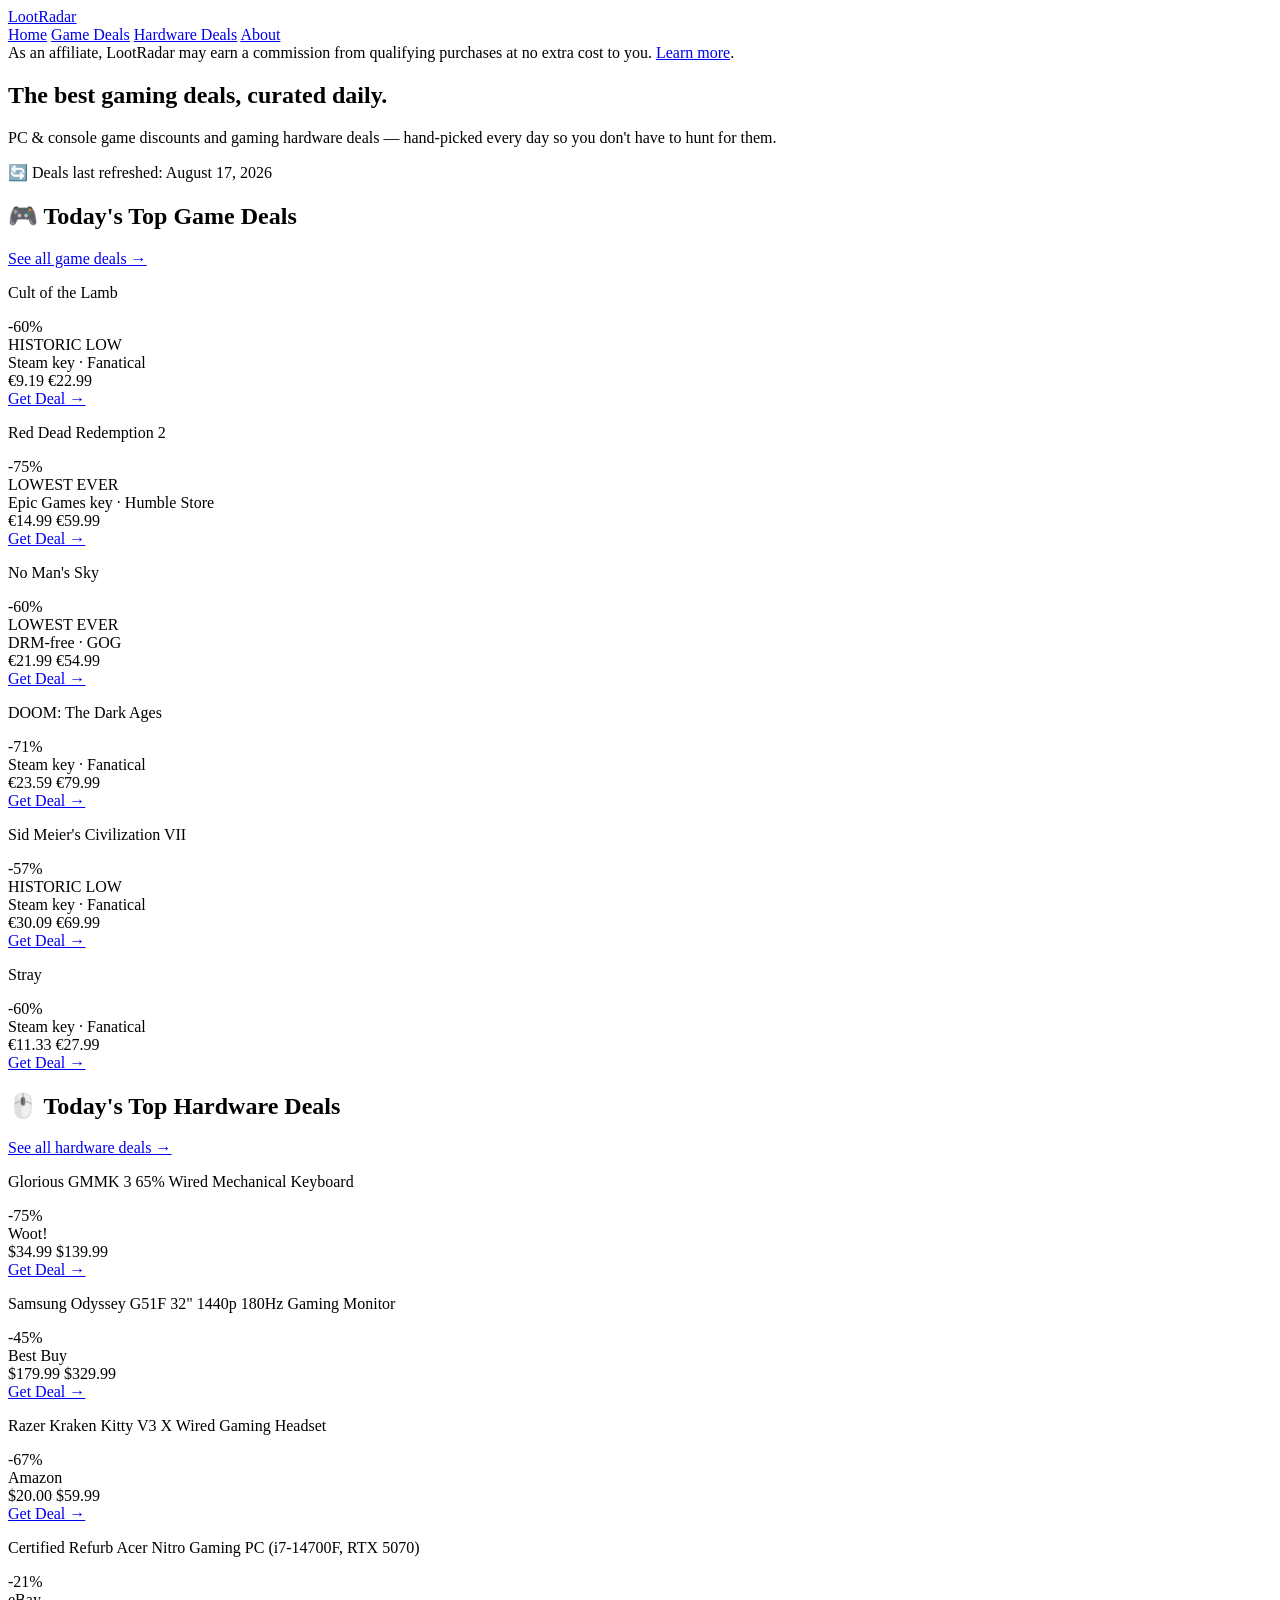
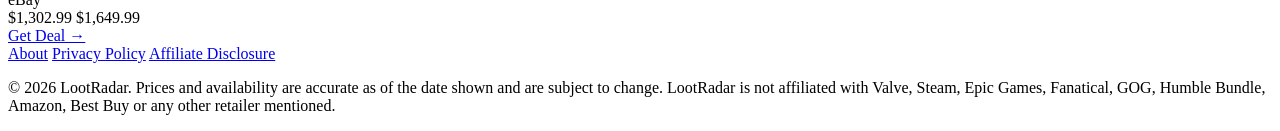
==== index.html @ 54e21a5e "Add files via upload" ====
<!DOCTYPE html>
<html lang="en">
<head>
<meta charset="UTF-8">
<meta name="viewport" content="width=device-width, initial-scale=1.0">
<title>LootRadar — Daily Game &amp; Gaming Gear Deals</title>
<meta name="description" content="Hand-picked daily deals on PC/console games and gaming hardware — keyboards, headsets, monitors, GPUs and more. Updated every day.">
<link rel="stylesheet" href="assets/style.css">
</head>
<body>

<header class="site-header">
  <div class="wrap nav">
    <a href="index.html" class="logo"><span class="dot"></span> LootRadar</a>
    <nav class="nav-links">
      <a href="index.html" class="active">Home</a>
      <a href="games.html">Game Deals</a>
      <a href="hardware.html">Hardware Deals</a>
      <a href="about.html">About</a>
    </nav>
  </div>
</header>

<div class="disclosure-strip">
  As an affiliate, LootRadar may earn a commission from qualifying purchases at no extra cost to you. <a href="disclosure.html">Learn more</a>.
</div>

<section class="hero wrap">
  <h1>The best gaming deals, curated daily.</h1>
  <p>PC &amp; console game discounts and gaming hardware deals — hand-picked every day so you don't have to hunt for them.</p>
  <span class="updated-note">🔄 Deals last refreshed: August 17, 2026</span>
</section>

<section class="section wrap">
  <div class="section-head">
    <h2>🎮 Today's Top Game Deals</h2>
    <a href="games.html" class="see-all">See all game deals →</a>
  </div>
  <div class="deal-grid">

    <div class="deal-card">
      <div class="deal-top">
        <p class="deal-title">Cult of the Lamb</p>
        <span class="discount-badge">-60%</span>
      </div>
      <div class="deal-flags"><span class="flag">HISTORIC LOW</span></div>
      <div class="deal-meta">Steam key · Fanatical</div>
      <div class="deal-price-row">
        <span class="deal-price">€9.19</span>
        <span class="deal-was">€22.99</span>
      </div>
      <a href="https://www.fanatical.com/en/game/cult-of-the-lamb" class="deal-cta" target="_blank" rel="nofollow sponsored noopener">Get Deal →</a>
    </div>

    <div class="deal-card">
      <div class="deal-top">
        <p class="deal-title">Red Dead Redemption 2</p>
        <span class="discount-badge">-75%</span>
      </div>
      <div class="deal-flags"><span class="flag">LOWEST EVER</span></div>
      <div class="deal-meta">Epic Games key · Humble Store</div>
      <div class="deal-price-row">
        <span class="deal-price">€14.99</span>
        <span class="deal-was">€59.99</span>
      </div>
      <a href="https://www.humblebundle.com/store/red-dead-redemption-2" class="deal-cta" target="_blank" rel="nofollow sponsored noopener">Get Deal →</a>
    </div>

    <div class="deal-card">
      <div class="deal-top">
        <p class="deal-title">No Man's Sky</p>
        <span class="discount-badge">-60%</span>
      </div>
      <div class="deal-flags"><span class="flag">LOWEST EVER</span></div>
      <div class="deal-meta">DRM-free · GOG</div>
      <div class="deal-price-row">
        <span class="deal-price">€21.99</span>
        <span class="deal-was">€54.99</span>
      </div>
      <a href="https://www.gog.com/game/no_mans_sky" class="deal-cta" target="_blank" rel="nofollow sponsored noopener">Get Deal →</a>
    </div>

    <div class="deal-card">
      <div class="deal-top">
        <p class="deal-title">DOOM: The Dark Ages</p>
        <span class="discount-badge">-71%</span>
      </div>
      <div class="deal-flags"></div>
      <div class="deal-meta">Steam key · Fanatical</div>
      <div class="deal-price-row">
        <span class="deal-price">€23.59</span>
        <span class="deal-was">€79.99</span>
      </div>
      <a href="https://www.fanatical.com/en/game/doom-the-dark-ages" class="deal-cta" target="_blank" rel="nofollow sponsored noopener">Get Deal →</a>
    </div>

    <div class="deal-card">
      <div class="deal-top">
        <p class="deal-title">Sid Meier's Civilization VII</p>
        <span class="discount-badge">-57%</span>
      </div>
      <div class="deal-flags"><span class="flag">HISTORIC LOW</span></div>
      <div class="deal-meta">Steam key · Fanatical</div>
      <div class="deal-price-row">
        <span class="deal-price">€30.09</span>
        <span class="deal-was">€69.99</span>
      </div>
      <a href="https://www.fanatical.com/en/game/sid-meiers-civilization-vii" class="deal-cta" target="_blank" rel="nofollow sponsored noopener">Get Deal →</a>
    </div>

    <div class="deal-card">
      <div class="deal-top">
        <p class="deal-title">Stray</p>
        <span class="discount-badge">-60%</span>
      </div>
      <div class="deal-flags"></div>
      <div class="deal-meta">Steam key · Fanatical</div>
      <div class="deal-price-row">
        <span class="deal-price">€11.33</span>
        <span class="deal-was">€27.99</span>
      </div>
      <a href="https://www.fanatical.com/en/game/stray" class="deal-cta" target="_blank" rel="nofollow sponsored noopener">Get Deal →</a>
    </div>

  </div>
</section>

<section class="section wrap">
  <div class="section-head">
    <h2>🖱️ Today's Top Hardware Deals</h2>
    <a href="hardware.html" class="see-all">See all hardware deals →</a>
  </div>
  <div class="deal-grid">

    <div class="deal-card">
      <div class="deal-top">
        <p class="deal-title">Glorious GMMK 3 65% Wired Mechanical Keyboard</p>
        <span class="discount-badge">-75%</span>
      </div>
      <div class="deal-meta">Woot!</div>
      <div class="deal-price-row">
        <span class="deal-price">$34.99</span>
        <span class="deal-was">$139.99</span>
      </div>
      <a href="https://www.woot.com/" class="deal-cta" target="_blank" rel="nofollow sponsored noopener">Get Deal →</a>
    </div>

    <div class="deal-card">
      <div class="deal-top">
        <p class="deal-title">Samsung Odyssey G51F 32" 1440p 180Hz Gaming Monitor</p>
        <span class="discount-badge">-45%</span>
      </div>
      <div class="deal-meta">Best Buy</div>
      <div class="deal-price-row">
        <span class="deal-price">$179.99</span>
        <span class="deal-was">$329.99</span>
      </div>
      <a href="https://www.bestbuy.com/" class="deal-cta" target="_blank" rel="nofollow sponsored noopener">Get Deal →</a>
    </div>

    <div class="deal-card">
      <div class="deal-top">
        <p class="deal-title">Razer Kraken Kitty V3 X Wired Gaming Headset</p>
        <span class="discount-badge">-67%</span>
      </div>
      <div class="deal-meta">Amazon</div>
      <div class="deal-price-row">
        <span class="deal-price">$20.00</span>
        <span class="deal-was">$59.99</span>
      </div>
      <a href="https://www.amazon.com/" class="deal-cta" target="_blank" rel="nofollow sponsored noopener">Get Deal →</a>
    </div>

    <div class="deal-card">
      <div class="deal-top">
        <p class="deal-title">Certified Refurb Acer Nitro Gaming PC (i7-14700F, RTX 5070)</p>
        <span class="discount-badge">-21%</span>
      </div>
      <div class="deal-meta">eBay</div>
      <div class="deal-price-row">
        <span class="deal-price">$1,302.99</span>
        <span class="deal-was">$1,649.99</span>
      </div>
      <a href="https://www.ebay.com/" class="deal-cta" target="_blank" rel="nofollow sponsored noopener">Get Deal →</a>
    </div>

  </div>
</section>

<footer class="site-footer wrap">
  <div class="footer-links">
    <a href="about.html">About</a>
    <a href="privacy.html">Privacy Policy</a>
    <a href="disclosure.html">Affiliate Disclosure</a>
  </div>
  <p>&copy; 2026 LootRadar. Prices and availability are accurate as of the date shown and are subject to change. LootRadar is not affiliated with Valve, Steam, Epic Games, Fanatical, GOG, Humble Bundle, Amazon, Best Buy or any other retailer mentioned.</p>
</footer>

</body>
</html>
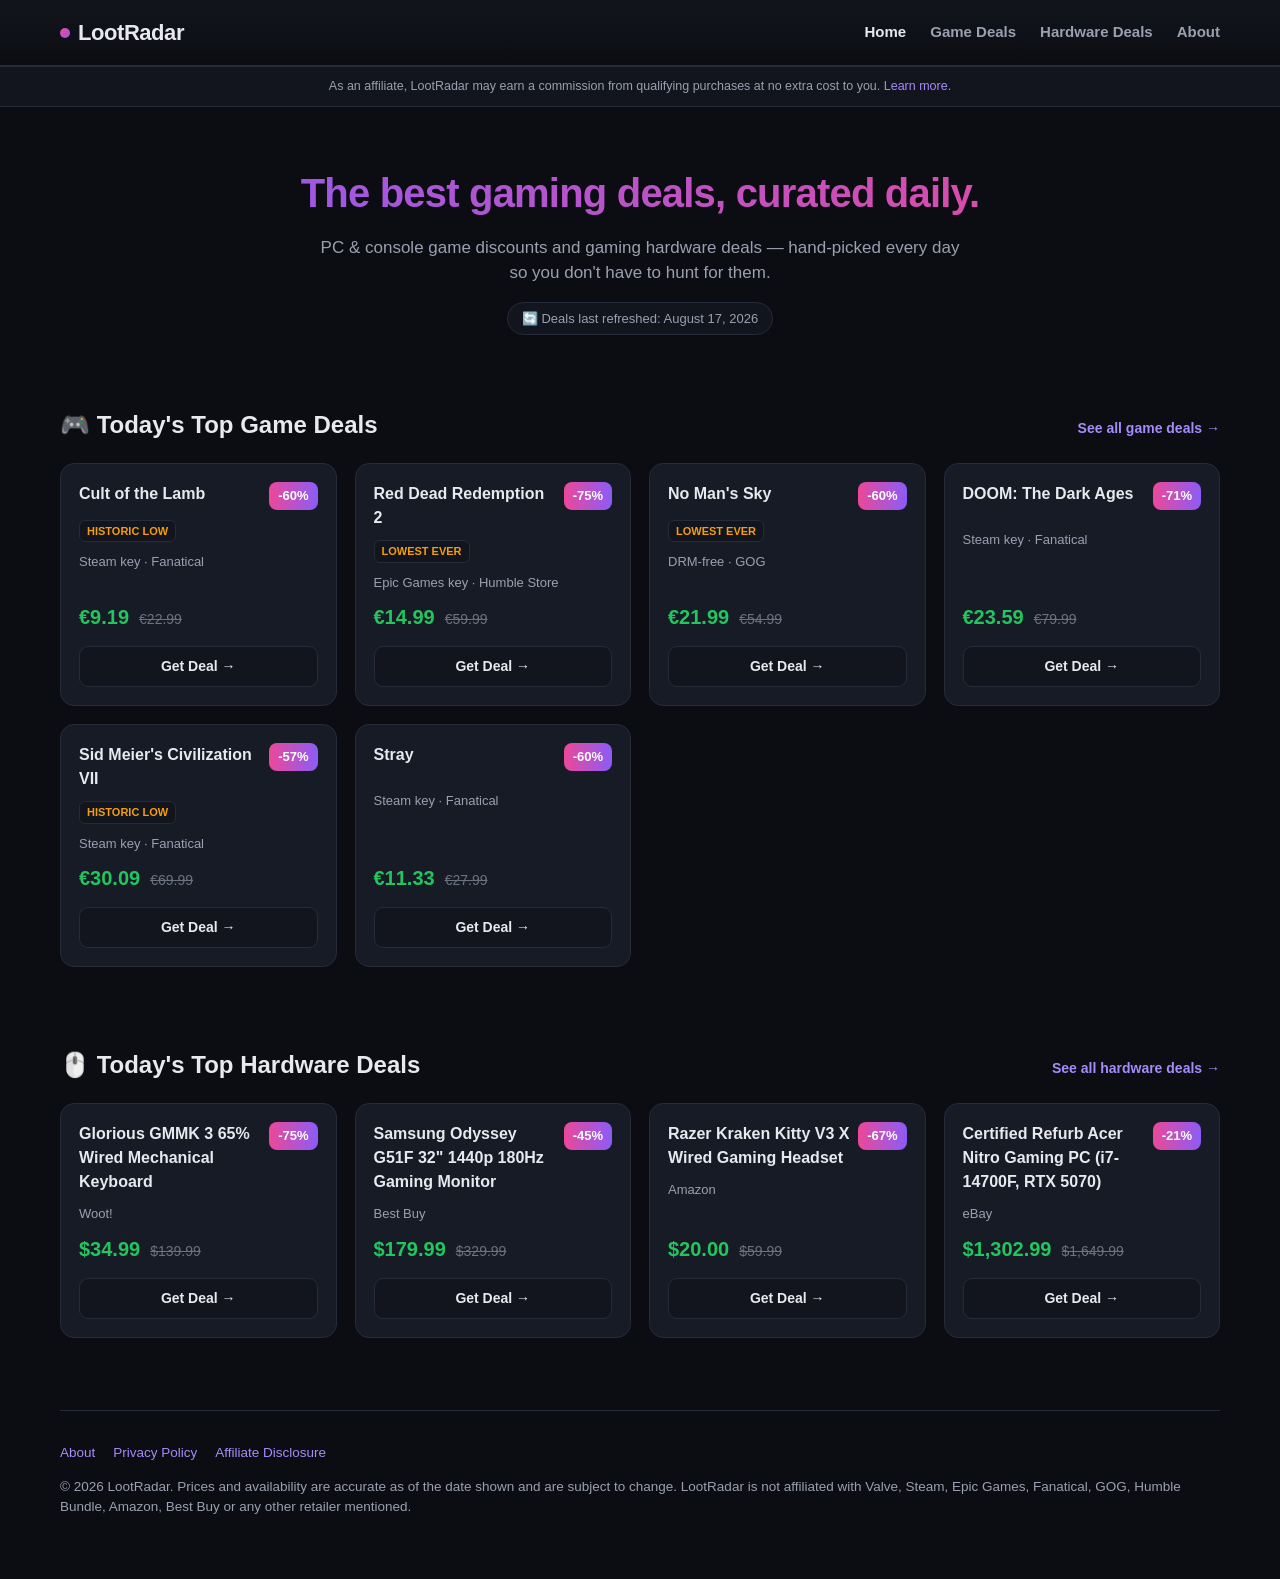
==== commit 08d19c1e: "Add files via upload" ====
--- a/index.html
+++ b/index.html
@@ -5,7 +5,7 @@
 <meta name="viewport" content="width=device-width, initial-scale=1.0">
 <title>LootRadar — Daily Game &amp; Gaming Gear Deals</title>
 <meta name="description" content="Hand-picked daily deals on PC/console games and gaming hardware — keyboards, headsets, monitors, GPUs and more. Updated every day.">
-<link rel="stylesheet" href="assets/style.css">
+<link rel="stylesheet" href="style.css">
 </head>
 <body>
 
--- a/style.css
+++ b/style.css
@@ -0,0 +1,287 @@
+/* LootRadar — shared styles */
+:root {
+  --bg: #0b0d12;
+  --bg-elevated: #12151d;
+  --card: #171b26;
+  --card-border: #262b3a;
+  --text: #e7e9ee;
+  --text-dim: #9aa0b0;
+  --accent: #8b5cf6;
+  --accent-2: #ec4899;
+  --price: #22c55e;
+  --was-price: #6b7280;
+  --badge: #f59e0b;
+  --link: #a78bfa;
+  --max-width: 1160px;
+}
+
+* { box-sizing: border-box; }
+
+html, body {
+  margin: 0;
+  padding: 0;
+  background: var(--bg);
+  color: var(--text);
+  font-family: -apple-system, BlinkMacSystemFont, "Segoe UI", Roboto, Helvetica, Arial, sans-serif;
+  line-height: 1.5;
+}
+
+a { color: var(--link); text-decoration: none; }
+a:hover { text-decoration: underline; }
+
+.wrap {
+  max-width: var(--max-width);
+  margin: 0 auto;
+  padding: 0 20px;
+}
+
+/* Header */
+header.site-header {
+  background: linear-gradient(180deg, var(--bg-elevated), var(--bg));
+  border-bottom: 1px solid var(--card-border);
+  position: sticky;
+  top: 0;
+  z-index: 10;
+}
+
+.nav {
+  display: flex;
+  align-items: center;
+  justify-content: space-between;
+  padding: 16px 0;
+}
+
+.logo {
+  display: flex;
+  align-items: center;
+  gap: 8px;
+  font-size: 22px;
+  font-weight: 800;
+  color: var(--text);
+  letter-spacing: -0.02em;
+}
+.logo span.dot {
+  width: 10px; height: 10px; border-radius: 50%;
+  background: radial-gradient(circle at 30% 30%, var(--accent-2), var(--accent));
+  display: inline-block;
+}
+
+.nav-links {
+  display: flex;
+  gap: 24px;
+  font-weight: 600;
+  font-size: 15px;
+}
+.nav-links a { color: var(--text-dim); }
+.nav-links a:hover, .nav-links a.active { color: var(--text); text-decoration: none; }
+
+/* Hero */
+.hero {
+  padding: 56px 0 32px;
+  text-align: center;
+}
+.hero h1 {
+  font-size: 40px;
+  margin: 0 0 12px;
+  background: linear-gradient(90deg, var(--accent), var(--accent-2));
+  -webkit-background-clip: text;
+  background-clip: text;
+  color: transparent;
+  letter-spacing: -0.02em;
+}
+.hero p {
+  color: var(--text-dim);
+  font-size: 17px;
+  max-width: 640px;
+  margin: 0 auto;
+}
+.updated-note {
+  display: inline-block;
+  margin-top: 16px;
+  font-size: 13px;
+  color: var(--text-dim);
+  background: var(--bg-elevated);
+  border: 1px solid var(--card-border);
+  padding: 6px 14px;
+  border-radius: 999px;
+}
+
+/* Section headers */
+.section {
+  padding: 40px 0;
+}
+.section-head {
+  display: flex;
+  align-items: baseline;
+  justify-content: space-between;
+  margin-bottom: 20px;
+}
+.section-head h2 {
+  font-size: 24px;
+  margin: 0;
+}
+.section-head a.see-all {
+  font-size: 14px;
+  font-weight: 600;
+}
+
+/* Deal grid + cards */
+.deal-grid {
+  display: grid;
+  grid-template-columns: repeat(auto-fill, minmax(260px, 1fr));
+  gap: 18px;
+}
+
+.deal-card {
+  background: var(--card);
+  border: 1px solid var(--card-border);
+  border-radius: 14px;
+  padding: 18px;
+  display: flex;
+  flex-direction: column;
+  gap: 10px;
+  transition: transform 0.15s ease, border-color 0.15s ease;
+}
+.deal-card:hover {
+  transform: translateY(-3px);
+  border-color: var(--accent);
+}
+
+.deal-top {
+  display: flex;
+  justify-content: space-between;
+  align-items: flex-start;
+  gap: 8px;
+}
+
+.deal-title {
+  font-size: 16px;
+  font-weight: 700;
+  color: var(--text);
+  margin: 0;
+}
+
+.discount-badge {
+  flex-shrink: 0;
+  background: linear-gradient(90deg, var(--accent-2), var(--accent));
+  color: white;
+  font-weight: 800;
+  font-size: 13px;
+  padding: 4px 9px;
+  border-radius: 8px;
+  white-space: nowrap;
+}
+
+.deal-meta {
+  font-size: 13px;
+  color: var(--text-dim);
+}
+
+.deal-flags {
+  display: flex;
+  gap: 6px;
+  flex-wrap: wrap;
+}
+.flag {
+  font-size: 11px;
+  font-weight: 700;
+  padding: 2px 7px;
+  border-radius: 6px;
+  background: var(--bg-elevated);
+  color: var(--badge);
+  border: 1px solid var(--card-border);
+}
+
+.deal-price-row {
+  display: flex;
+  align-items: baseline;
+  gap: 10px;
+  margin-top: auto;
+}
+.deal-price {
+  font-size: 20px;
+  font-weight: 800;
+  color: var(--price);
+}
+.deal-was {
+  font-size: 14px;
+  color: var(--was-price);
+  text-decoration: line-through;
+}
+
+.deal-store {
+  font-size: 12.5px;
+  color: var(--text-dim);
+}
+
+.deal-cta {
+  display: inline-block;
+  text-align: center;
+  margin-top: 4px;
+  padding: 9px 12px;
+  border-radius: 9px;
+  background: var(--bg-elevated);
+  border: 1px solid var(--card-border);
+  color: var(--text);
+  font-weight: 700;
+  font-size: 14px;
+}
+.deal-cta:hover {
+  border-color: var(--accent);
+  text-decoration: none;
+}
+
+/* Disclosure strip */
+.disclosure-strip {
+  font-size: 12.5px;
+  color: var(--text-dim);
+  background: var(--bg-elevated);
+  border-top: 1px solid var(--card-border);
+  border-bottom: 1px solid var(--card-border);
+  padding: 10px 0;
+  text-align: center;
+}
+
+/* Footer */
+footer.site-footer {
+  border-top: 1px solid var(--card-border);
+  padding: 32px 0 48px;
+  margin-top: 32px;
+  color: var(--text-dim);
+  font-size: 13.5px;
+}
+.footer-links {
+  display: flex;
+  gap: 18px;
+  margin-bottom: 10px;
+  flex-wrap: wrap;
+}
+
+/* Content pages (about/privacy/disclosure) */
+.content-page {
+  padding: 48px 0 64px;
+  max-width: 760px;
+  margin: 0 auto;
+}
+.content-page h1 {
+  font-size: 32px;
+  margin-bottom: 8px;
+}
+.content-page h2 {
+  font-size: 20px;
+  margin-top: 32px;
+}
+.content-page p, .content-page li {
+  color: var(--text-dim);
+  font-size: 15.5px;
+}
+.content-page .updated {
+  font-size: 13px;
+  color: var(--text-dim);
+  margin-bottom: 32px;
+}
+
+@media (max-width: 640px) {
+  .hero h1 { font-size: 30px; }
+  .nav-links { gap: 14px; font-size: 13px; }
+}
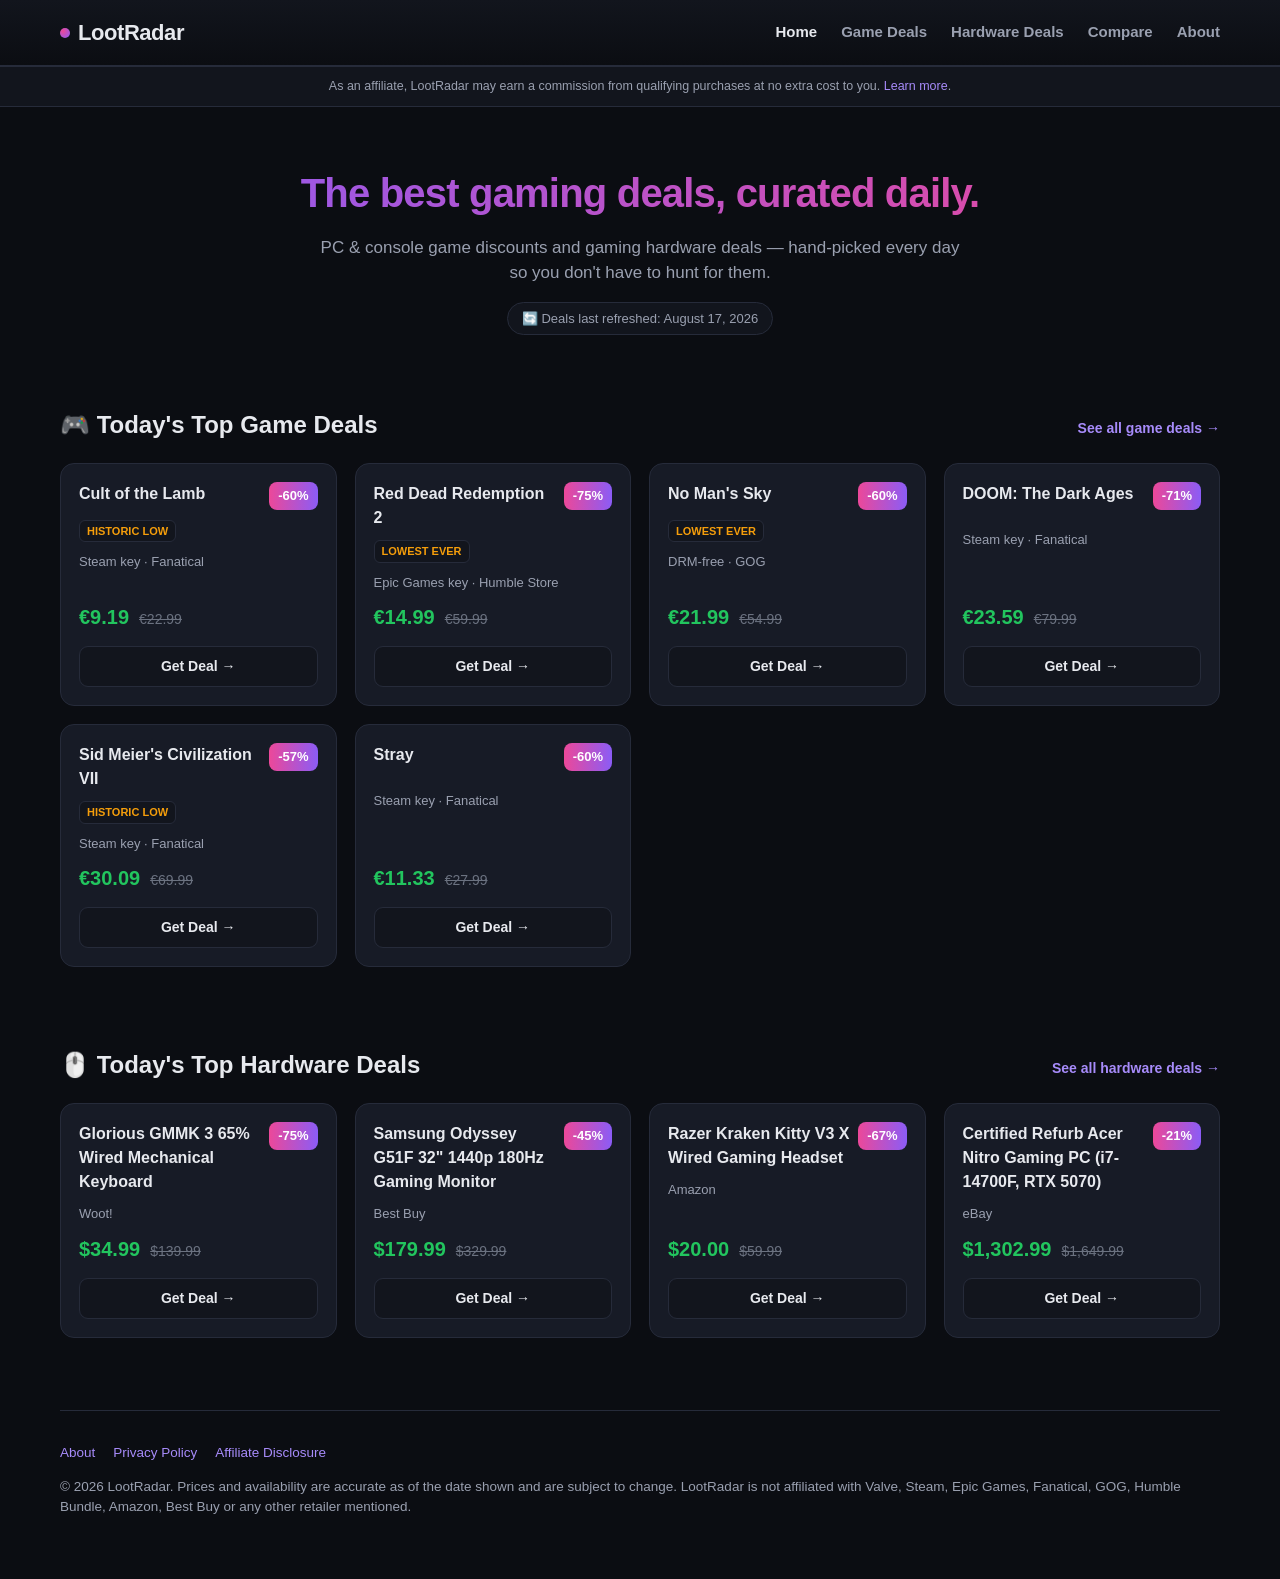
==== commit 6d106aac: "Add files via upload" ====
--- a/index.html
+++ b/index.html
@@ -16,6 +16,7 @@
       <a href="index.html" class="active">Home</a>
       <a href="games.html">Game Deals</a>
       <a href="hardware.html">Hardware Deals</a>
+      <a href="compare-index.html">Compare</a>
       <a href="about.html">About</a>
     </nav>
   </div>
--- a/style.css
+++ b/style.css
@@ -281,7 +281,191 @@
   margin-bottom: 32px;
 }
 
+/* Compare pages */
+.trending-badge {
+  display: inline-flex;
+  align-items: center;
+  gap: 6px;
+  font-size: 12.5px;
+  font-weight: 700;
+  color: var(--badge);
+  background: var(--bg-elevated);
+  border: 1px solid var(--card-border);
+  padding: 6px 14px;
+  border-radius: 999px;
+  margin-bottom: 16px;
+}
+
+.vs-grid {
+  display: grid;
+  grid-template-columns: 1fr auto 1fr;
+  gap: 20px;
+  align-items: stretch;
+  margin: 32px 0;
+}
+
+.vs-card {
+  background: var(--card);
+  border: 1px solid var(--card-border);
+  border-radius: 16px;
+  padding: 28px 24px;
+  display: flex;
+  flex-direction: column;
+  gap: 10px;
+  text-align: center;
+}
+.vs-card h3 {
+  font-size: 19px;
+  margin: 0;
+  color: var(--text);
+}
+.vs-card .vs-price {
+  font-size: 26px;
+  font-weight: 800;
+  color: var(--price);
+  margin: 6px 0 0;
+}
+.vs-card .vs-rating {
+  font-size: 13.5px;
+  color: var(--text-dim);
+}
+.vs-card .vs-tagline {
+  font-size: 13.5px;
+  color: var(--text-dim);
+  margin-top: 4px;
+}
+
+.vs-divider {
+  display: flex;
+  align-items: center;
+  justify-content: center;
+  width: 52px;
+  height: 52px;
+  border-radius: 50%;
+  background: linear-gradient(135deg, var(--accent-2), var(--accent));
+  color: white;
+  font-weight: 800;
+  font-size: 14px;
+  align-self: center;
+  flex-shrink: 0;
+}
+
+.spec-table {
+  width: 100%;
+  border-collapse: collapse;
+  margin: 32px 0;
+  font-size: 14.5px;
+}
+.spec-table th, .spec-table td {
+  padding: 12px 14px;
+  border-bottom: 1px solid var(--card-border);
+  text-align: left;
+}
+.spec-table th {
+  color: var(--text-dim);
+  font-weight: 700;
+  font-size: 13px;
+  text-transform: uppercase;
+  letter-spacing: 0.03em;
+}
+.spec-table td.spec-label {
+  color: var(--text-dim);
+  font-weight: 600;
+  white-space: nowrap;
+}
+.spec-table td.winner {
+  color: var(--price);
+  font-weight: 700;
+}
+
+.pros-cons-grid {
+  display: grid;
+  grid-template-columns: 1fr 1fr;
+  gap: 18px;
+  margin: 28px 0;
+}
+.pros-cons-col {
+  background: var(--card);
+  border: 1px solid var(--card-border);
+  border-radius: 14px;
+  padding: 20px;
+}
+.pros-cons-col h4 {
+  margin: 0 0 10px;
+  font-size: 15px;
+}
+.pros-cons-col ul {
+  margin: 0;
+  padding-left: 20px;
+  color: var(--text-dim);
+  font-size: 14px;
+}
+.pros-cons-col ul li { margin-bottom: 6px; }
+
+.verdict-box {
+  background: var(--bg-elevated);
+  border: 1px solid var(--accent);
+  border-radius: 14px;
+  padding: 24px;
+  margin: 32px 0;
+}
+.verdict-box h3 {
+  margin-top: 0;
+  font-size: 18px;
+  background: linear-gradient(90deg, var(--accent), var(--accent-2));
+  -webkit-background-clip: text;
+  background-clip: text;
+  color: transparent;
+  display: inline-block;
+}
+.verdict-box p { color: var(--text-dim); font-size: 15px; }
+
+.source-note {
+  font-size: 12.5px;
+  color: var(--text-dim);
+  border-top: 1px solid var(--card-border);
+  padding-top: 16px;
+  margin-top: 32px;
+}
+
+/* Archive list (compare-index.html) */
+.archive-list {
+  display: flex;
+  flex-direction: column;
+  gap: 14px;
+  margin: 24px 0 40px;
+}
+.archive-item {
+  background: var(--card);
+  border: 1px solid var(--card-border);
+  border-radius: 14px;
+  padding: 18px 22px;
+  display: flex;
+  justify-content: space-between;
+  align-items: center;
+  gap: 16px;
+  flex-wrap: wrap;
+}
+.archive-item:hover { border-color: var(--accent); }
+.archive-item .archive-title {
+  font-size: 16px;
+  font-weight: 700;
+  color: var(--text);
+}
+.archive-item .archive-date {
+  font-size: 12.5px;
+  color: var(--text-dim);
+}
+.archive-item a.archive-link {
+  font-weight: 700;
+  font-size: 14px;
+  white-space: nowrap;
+}
+
 @media (max-width: 640px) {
   .hero h1 { font-size: 30px; }
   .nav-links { gap: 14px; font-size: 13px; }
-}
+  .vs-grid { grid-template-columns: 1fr; }
+  .vs-divider { margin: 0 auto; }
+  .pros-cons-grid { grid-template-columns: 1fr; }
+}
